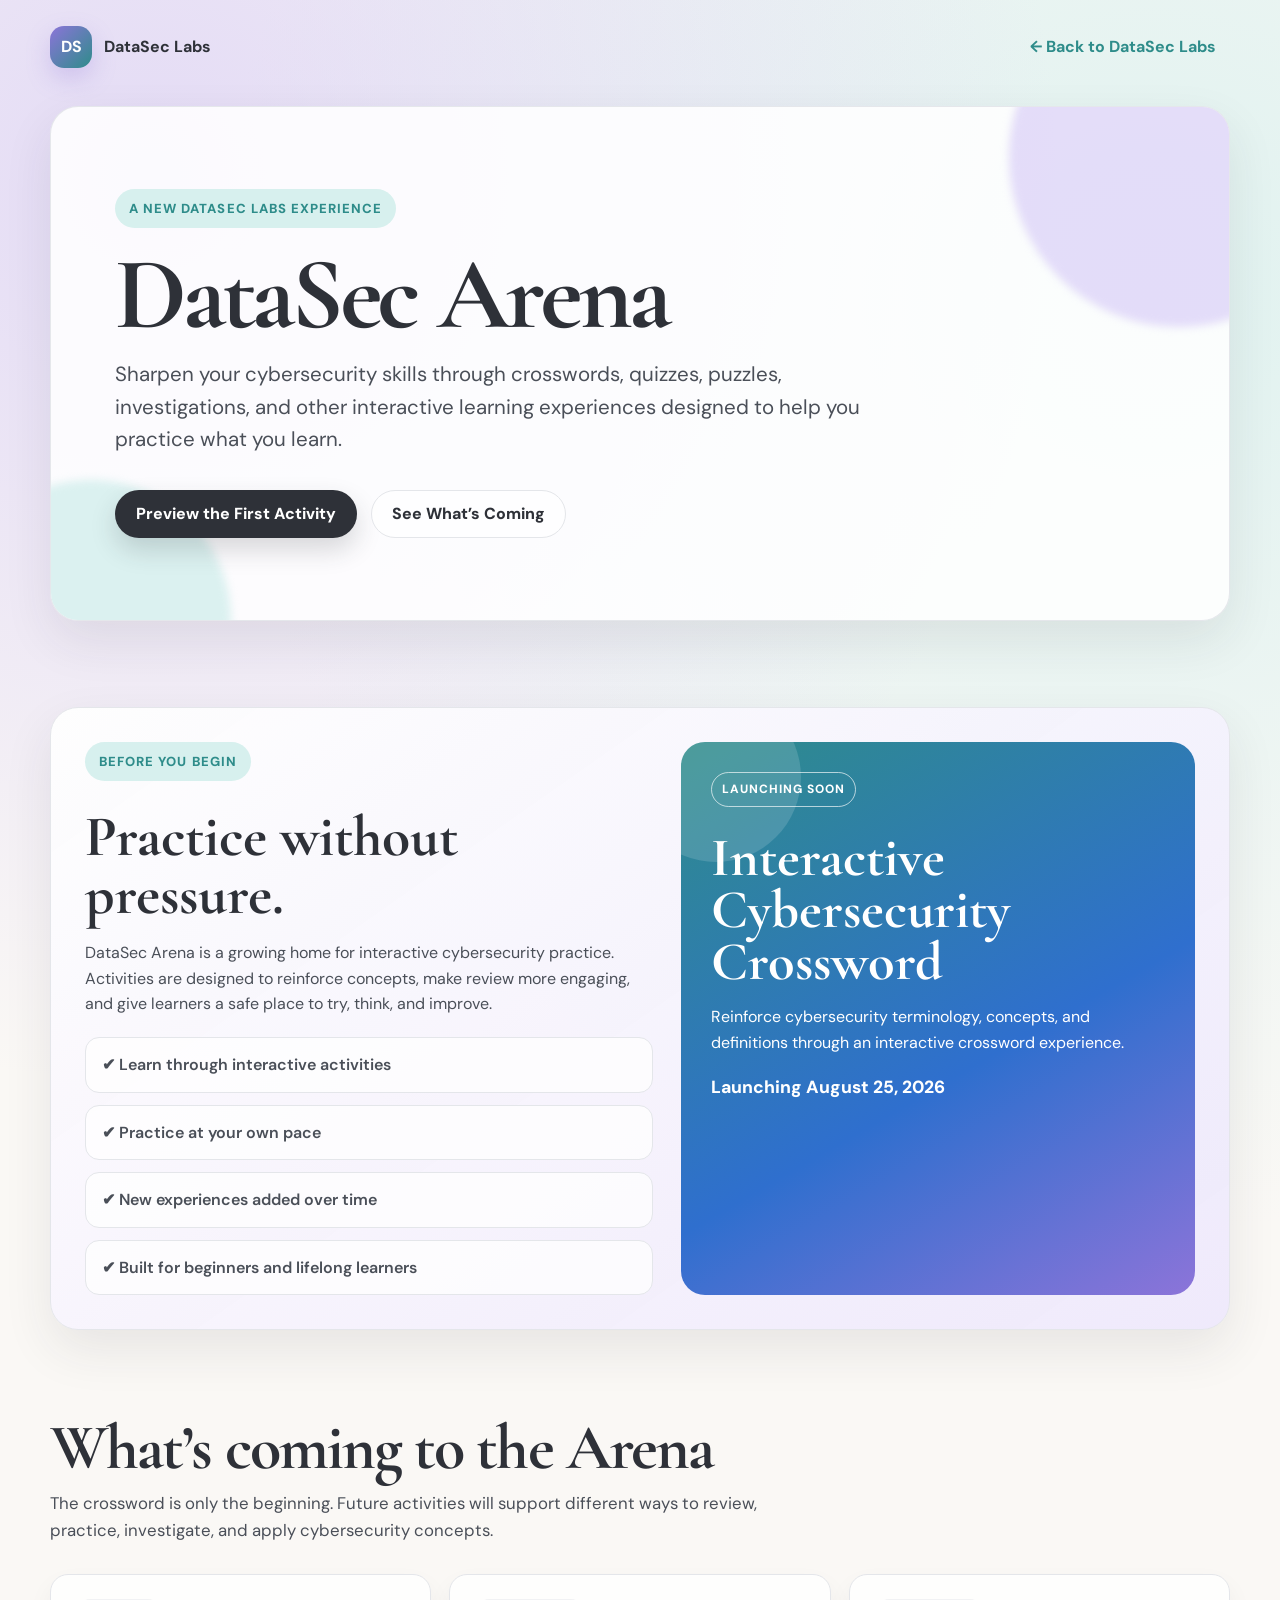
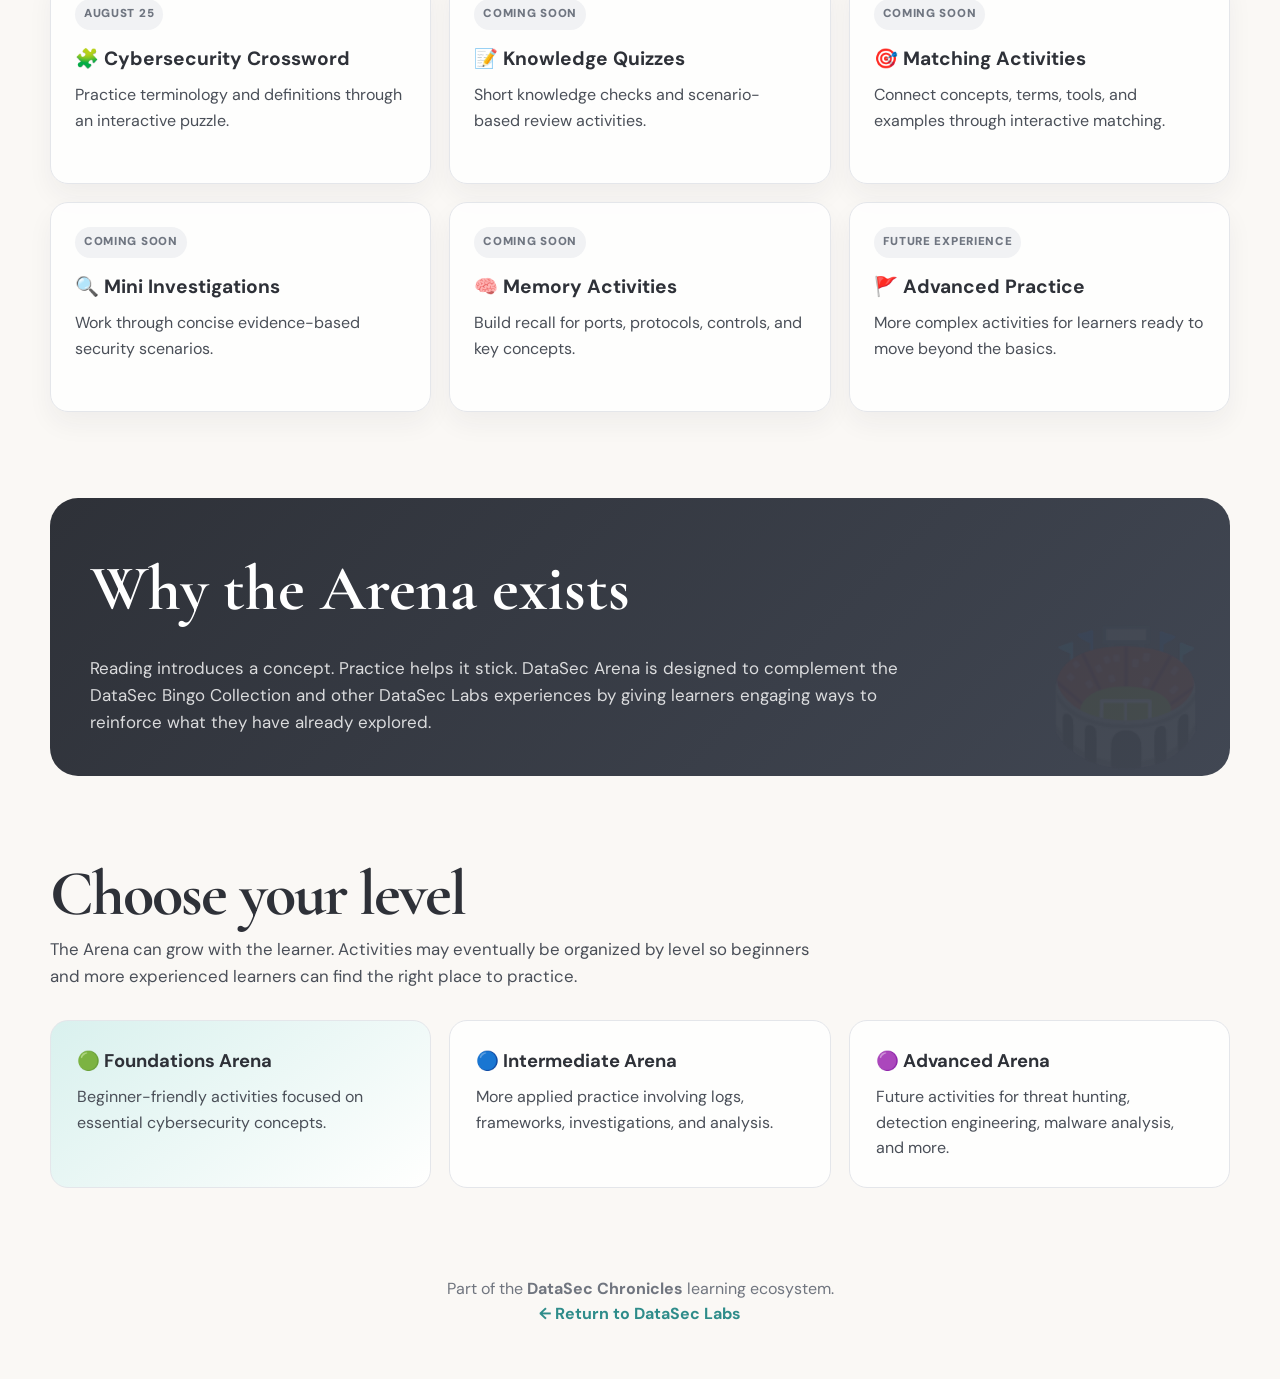
==== arena/index.html @ 93e0fc07 "feat: add DataSec Arena landing page" ====
<!DOCTYPE html>
<html lang="en">
<head>
  <meta charset="UTF-8" />
  <meta name="viewport" content="width=device-width, initial-scale=1.0" />
  <meta name="description" content="DataSec Arena by DataSec Labs — interactive cybersecurity crosswords, quizzes, puzzles, and practice experiences." />
  <title>DataSec Arena | DataSec Labs</title>

  <link rel="preconnect" href="https://fonts.googleapis.com">
  <link rel="preconnect" href="https://fonts.gstatic.com" crossorigin>
  <link href="https://fonts.googleapis.com/css2?family=Cormorant+Garamond:wght@600;700&family=DM+Sans:wght@400;500;600;700&display=swap" rel="stylesheet">

  <style>
    :root {
      --bg: #FAF8F5;
      --card: #F1F2F4;
      --heading: #2E3138;
      --body: #4A4F58;
      --lavender: #8C74D9;
      --lavender-soft: #CDBEF6;
      --teal: #2E8C8A;
      --teal-soft: #D7F0EE;
      --border: #E4E6EA;
      --white: #FFFFFF;
      --shadow: 0 20px 50px rgba(46, 49, 56, 0.09);
      --radius-lg: 28px;
      --radius-md: 18px;
    }

    * { box-sizing: border-box; }

    html { scroll-behavior: smooth; }

    body {
      margin: 0;
      font-family: "DM Sans", sans-serif;
      color: var(--body);
      background:
        radial-gradient(circle at 12% 6%, rgba(205, 190, 246, 0.5), transparent 30%),
        radial-gradient(circle at 90% 10%, rgba(215, 240, 238, 0.75), transparent 32%),
        var(--bg);
      line-height: 1.6;
    }

    a { color: inherit; }

    .page-shell {
      width: min(1180px, calc(100% - 32px));
      margin: 0 auto;
    }

    .site-header {
      display: flex;
      align-items: center;
      justify-content: space-between;
      padding: 24px 0;
      gap: 20px;
    }

    .brand {
      display: flex;
      align-items: center;
      gap: 12px;
      font-weight: 700;
      color: var(--heading);
      text-decoration: none;
    }

    .brand-mark {
      display: grid;
      place-items: center;
      width: 42px;
      height: 42px;
      border-radius: 14px;
      background: linear-gradient(135deg, var(--lavender), var(--teal));
      color: white;
      box-shadow: 0 10px 24px rgba(140, 116, 217, 0.28);
    }

    .back-link {
      text-decoration: none;
      color: var(--teal);
      font-weight: 700;
      padding: 10px 14px;
      border-radius: 999px;
      transition: 0.2s ease;
    }

    .back-link:hover {
      background: var(--teal-soft);
      transform: translateY(-1px);
    }

    .hero {
      position: relative;
      overflow: hidden;
      padding: 82px 64px;
      margin-top: 12px;
      border: 1px solid rgba(228, 230, 234, 0.95);
      border-radius: var(--radius-lg);
      background: rgba(255,255,255,0.86);
      box-shadow: var(--shadow);
      isolation: isolate;
    }

    .hero::before,
    .hero::after {
      content: "";
      position: absolute;
      border-radius: 50%;
      z-index: -1;
      filter: blur(4px);
    }

    .hero::before {
      width: 340px;
      height: 340px;
      right: -120px;
      top: -120px;
      background: rgba(205, 190, 246, 0.52);
    }

    .hero::after {
      width: 280px;
      height: 280px;
      left: -100px;
      bottom: -140px;
      background: rgba(215, 240, 238, 0.88);
    }

    .eyebrow {
      display: inline-flex;
      align-items: center;
      gap: 8px;
      margin-bottom: 20px;
      padding: 9px 14px;
      border-radius: 999px;
      background: var(--teal-soft);
      color: var(--teal);
      font-size: 0.82rem;
      font-weight: 800;
      letter-spacing: 0.08em;
      text-transform: uppercase;
    }

    h1, h2, h3 { color: var(--heading); margin-top: 0; }

    h1 {
      max-width: 840px;
      margin-bottom: 18px;
      font-family: "Cormorant Garamond", serif;
      font-size: clamp(3.6rem, 8vw, 7rem);
      line-height: 0.9;
      letter-spacing: -0.04em;
    }

    .hero-lead {
      max-width: 800px;
      margin: 0;
      font-size: clamp(1.05rem, 2vw, 1.28rem);
    }

    .hero-actions {
      display: flex;
      flex-wrap: wrap;
      gap: 14px;
      margin-top: 34px;
    }

    .button {
      display: inline-flex;
      align-items: center;
      justify-content: center;
      min-height: 48px;
      padding: 0 20px;
      border-radius: 999px;
      border: 1px solid transparent;
      font-weight: 800;
      text-decoration: none;
      transition: 0.2s ease;
    }

    .button-primary {
      background: var(--heading);
      color: white;
      box-shadow: 0 12px 26px rgba(46,49,56,0.18);
    }

    .button-secondary {
      color: var(--heading);
      border-color: var(--border);
      background: rgba(255,255,255,0.75);
    }

    .button:hover { transform: translateY(-2px); }

    .section { padding: 86px 0 0; }

    .section-heading {
      max-width: 780px;
      margin-bottom: 30px;
    }

    .section-heading h2 {
      margin-bottom: 10px;
      font-family: "Cormorant Garamond", serif;
      font-size: clamp(2.4rem, 5vw, 4.2rem);
      line-height: 1;
      letter-spacing: -0.03em;
    }

    .section-heading p {
      margin: 0;
      font-size: 1.05rem;
    }

    .intro-card {
      display: grid;
      grid-template-columns: 1.05fr 0.95fr;
      gap: 28px;
      align-items: stretch;
      padding: 34px;
      border-radius: var(--radius-lg);
      border: 1px solid var(--border);
      background: linear-gradient(145deg, rgba(255,255,255,0.92), rgba(237,232,252,0.9));
      box-shadow: var(--shadow);
    }

    .intro-copy h3 {
      margin: 8px 0 14px;
      font-family: "Cormorant Garamond", serif;
      font-size: clamp(2.2rem, 4.5vw, 3.7rem);
      line-height: 1;
    }

    .intro-list {
      margin: 20px 0 0;
      padding: 0;
      list-style: none;
      display: grid;
      gap: 12px;
    }

    .intro-list li {
      padding: 14px 16px;
      border-radius: 14px;
      background: rgba(255,255,255,0.75);
      border: 1px solid var(--border);
      font-weight: 600;
    }

    .launch-card {
      padding: 30px;
      border-radius: 24px;
      background: linear-gradient(150deg, var(--teal), #2f6fce 58%, var(--lavender));
      color: white;
      position: relative;
      overflow: hidden;
    }

    .launch-card::before {
      content: "";
      position: absolute;
      inset: -50px auto auto -50px;
      width: 170px;
      height: 170px;
      border-radius: 50%;
      background: rgba(255,255,255,.14);
    }

    .launch-card .status {
      display: inline-flex;
      width: fit-content;
      padding: 7px 10px;
      border-radius: 999px;
      border: 1px solid rgba(255,255,255,.65);
      font-size: .75rem;
      font-weight: 800;
      letter-spacing: .08em;
      text-transform: uppercase;
      position: relative;
      z-index: 1;
    }

    .launch-card h3,
    .launch-card p {
      color: white;
      position: relative;
      z-index: 1;
    }

    .launch-card h3 {
      margin: 26px 0 10px;
      font-family: "Cormorant Garamond", serif;
      font-size: clamp(2.2rem, 4.5vw, 3.4rem);
      line-height: .95;
    }

    .launch-date {
      display: block;
      margin-top: 18px;
      font-size: 1.1rem;
      font-weight: 800;
      position: relative;
      z-index: 1;
    }

    .activity-grid {
      display: grid;
      grid-template-columns: repeat(3, minmax(0, 1fr));
      gap: 18px;
    }

    .activity-card {
      min-height: 210px;
      padding: 24px;
      border: 1px solid var(--border);
      border-radius: var(--radius-md);
      background: rgba(255,255,255,0.82);
      box-shadow: 0 12px 26px rgba(46,49,56,0.05);
    }

    .activity-card span {
      display: inline-flex;
      margin-bottom: 14px;
      padding: 6px 9px;
      border-radius: 999px;
      background: var(--card);
      color: #6f7580;
      font-size: .72rem;
      font-weight: 900;
      letter-spacing: .06em;
      text-transform: uppercase;
    }

    .activity-card h3 {
      margin-bottom: 8px;
      font-size: 1.2rem;
    }

    .activity-card p { margin: 0; }

    .purpose {
      padding: 40px;
      border-radius: var(--radius-lg);
      background: linear-gradient(135deg, var(--heading), #414753);
      color: rgba(255,255,255,0.82);
      position: relative;
      overflow: hidden;
    }

    .purpose::after {
      content: "🏟️";
      position: absolute;
      right: 24px;
      bottom: -24px;
      font-size: 8rem;
      opacity: .06;
    }

    .purpose h2 {
      color: white;
      font-family: "Cormorant Garamond", serif;
      font-size: clamp(2.4rem, 5vw, 4rem);
      margin-bottom: 14px;
    }

    .purpose p {
      max-width: 840px;
      margin: 0;
      font-size: 1.06rem;
    }

    .levels {
      display: grid;
      grid-template-columns: repeat(3, minmax(0, 1fr));
      gap: 18px;
    }

    .level-card {
      padding: 26px;
      border: 1px solid var(--border);
      border-radius: var(--radius-md);
      background: rgba(255,255,255,0.82);
    }

    .level-card strong {
      display: block;
      margin-bottom: 8px;
      color: var(--heading);
      font-size: 1.15rem;
    }

    .level-card:first-child {
      background: linear-gradient(145deg, rgba(215,240,238,.95), rgba(255,255,255,.95));
    }

    footer {
      padding: 72px 0 36px;
      text-align: center;
      color: #70757f;
    }

    footer a {
      color: var(--teal);
      font-weight: 700;
      text-decoration: none;
    }

    @media (max-width: 900px) {
      .intro-card {
        grid-template-columns: 1fr;
      }

      .activity-grid,
      .levels {
        grid-template-columns: repeat(2, minmax(0, 1fr));
      }
    }

    @media (max-width: 640px) {
      .hero {
        padding: 58px 26px;
      }

      .activity-grid,
      .levels {
        grid-template-columns: 1fr;
      }

      h1 {
        font-size: 3.5rem;
      }

      .hero-actions {
        flex-direction: column;
      }

      .button {
        width: 100%;
      }
    }

    @media (prefers-reduced-motion: reduce) {
      *, *::before, *::after {
        scroll-behavior: auto !important;
        animation-duration: 0.01ms !important;
        animation-iteration-count: 1 !important;
        transition-duration: 0.01ms !important;
      }
    }
  </style>
</head>

<body>
  <div class="page-shell">
    <header class="site-header">
      <a class="brand" href="../">
        <span class="brand-mark" aria-hidden="true">DS</span>
        <span>DataSec Labs</span>
      </a>
      <a class="back-link" href="../">← Back to DataSec Labs</a>
    </header>

    <main>
      <section class="hero">
        <div class="eyebrow">A New DataSec Labs Experience</div>
        <h1>DataSec Arena</h1>
        <p class="hero-lead">
          Sharpen your cybersecurity skills through crosswords, quizzes, puzzles,
          investigations, and other interactive learning experiences designed to
          help you practice what you learn.
        </p>
        <div class="hero-actions">
          <a class="button button-primary" href="#launch">Preview the First Activity</a>
          <a class="button button-secondary" href="#future">See What’s Coming</a>
        </div>
      </section>

      <section class="section">
        <div class="intro-card">
          <div class="intro-copy">
            <div class="eyebrow">Before You Begin</div>
            <h3>Practice without pressure.</h3>
            <p>
              DataSec Arena is a growing home for interactive cybersecurity practice.
              Activities are designed to reinforce concepts, make review more engaging,
              and give learners a safe place to try, think, and improve.
            </p>

            <ul class="intro-list">
              <li>✔ Learn through interactive activities</li>
              <li>✔ Practice at your own pace</li>
              <li>✔ New experiences added over time</li>
              <li>✔ Built for beginners and lifelong learners</li>
            </ul>
          </div>

          <div class="launch-card" id="launch">
            <span class="status">Launching Soon</span>
            <h3>Interactive Cybersecurity Crossword</h3>
            <p>
              Reinforce cybersecurity terminology, concepts, and definitions through
              an interactive crossword experience.
            </p>
            <span class="launch-date">Launching August 25, 2026</span>
          </div>
        </div>
      </section>

      <section class="section" id="future">
        <div class="section-heading">
          <h2>What’s coming to the Arena</h2>
          <p>
            The crossword is only the beginning. Future activities will support different
            ways to review, practice, investigate, and apply cybersecurity concepts.
          </p>
        </div>

        <div class="activity-grid">
          <article class="activity-card">
            <span>August 25</span>
            <h3>🧩 Cybersecurity Crossword</h3>
            <p>Practice terminology and definitions through an interactive puzzle.</p>
          </article>

          <article class="activity-card">
            <span>Coming Soon</span>
            <h3>📝 Knowledge Quizzes</h3>
            <p>Short knowledge checks and scenario-based review activities.</p>
          </article>

          <article class="activity-card">
            <span>Coming Soon</span>
            <h3>🎯 Matching Activities</h3>
            <p>Connect concepts, terms, tools, and examples through interactive matching.</p>
          </article>

          <article class="activity-card">
            <span>Coming Soon</span>
            <h3>🔍 Mini Investigations</h3>
            <p>Work through concise evidence-based security scenarios.</p>
          </article>

          <article class="activity-card">
            <span>Coming Soon</span>
            <h3>🧠 Memory Activities</h3>
            <p>Build recall for ports, protocols, controls, and key concepts.</p>
          </article>

          <article class="activity-card">
            <span>Future Experience</span>
            <h3>🚩 Advanced Practice</h3>
            <p>More complex activities for learners ready to move beyond the basics.</p>
          </article>
        </div>
      </section>

      <section class="section">
        <div class="purpose">
          <h2>Why the Arena exists</h2>
          <p>
            Reading introduces a concept. Practice helps it stick. DataSec Arena is designed
            to complement the DataSec Bingo Collection and other DataSec Labs experiences by
            giving learners engaging ways to reinforce what they have already explored.
          </p>
        </div>
      </section>

      <section class="section">
        <div class="section-heading">
          <h2>Choose your level</h2>
          <p>
            The Arena can grow with the learner. Activities may eventually be organized by
            level so beginners and more experienced learners can find the right place to practice.
          </p>
        </div>

        <div class="levels">
          <article class="level-card">
            <strong>🟢 Foundations Arena</strong>
            Beginner-friendly activities focused on essential cybersecurity concepts.
          </article>

          <article class="level-card">
            <strong>🔵 Intermediate Arena</strong>
            More applied practice involving logs, frameworks, investigations, and analysis.
          </article>

          <article class="level-card">
            <strong>🟣 Advanced Arena</strong>
            Future activities for threat hunting, detection engineering, malware analysis, and more.
          </article>
        </div>
      </section>
    </main>

    <footer>
      <p>
        Part of the <strong>DataSec Chronicles</strong> learning ecosystem.<br>
        <a href="../">← Return to DataSec Labs</a>
      </p>
    </footer>
  </div>
</body>
</html>
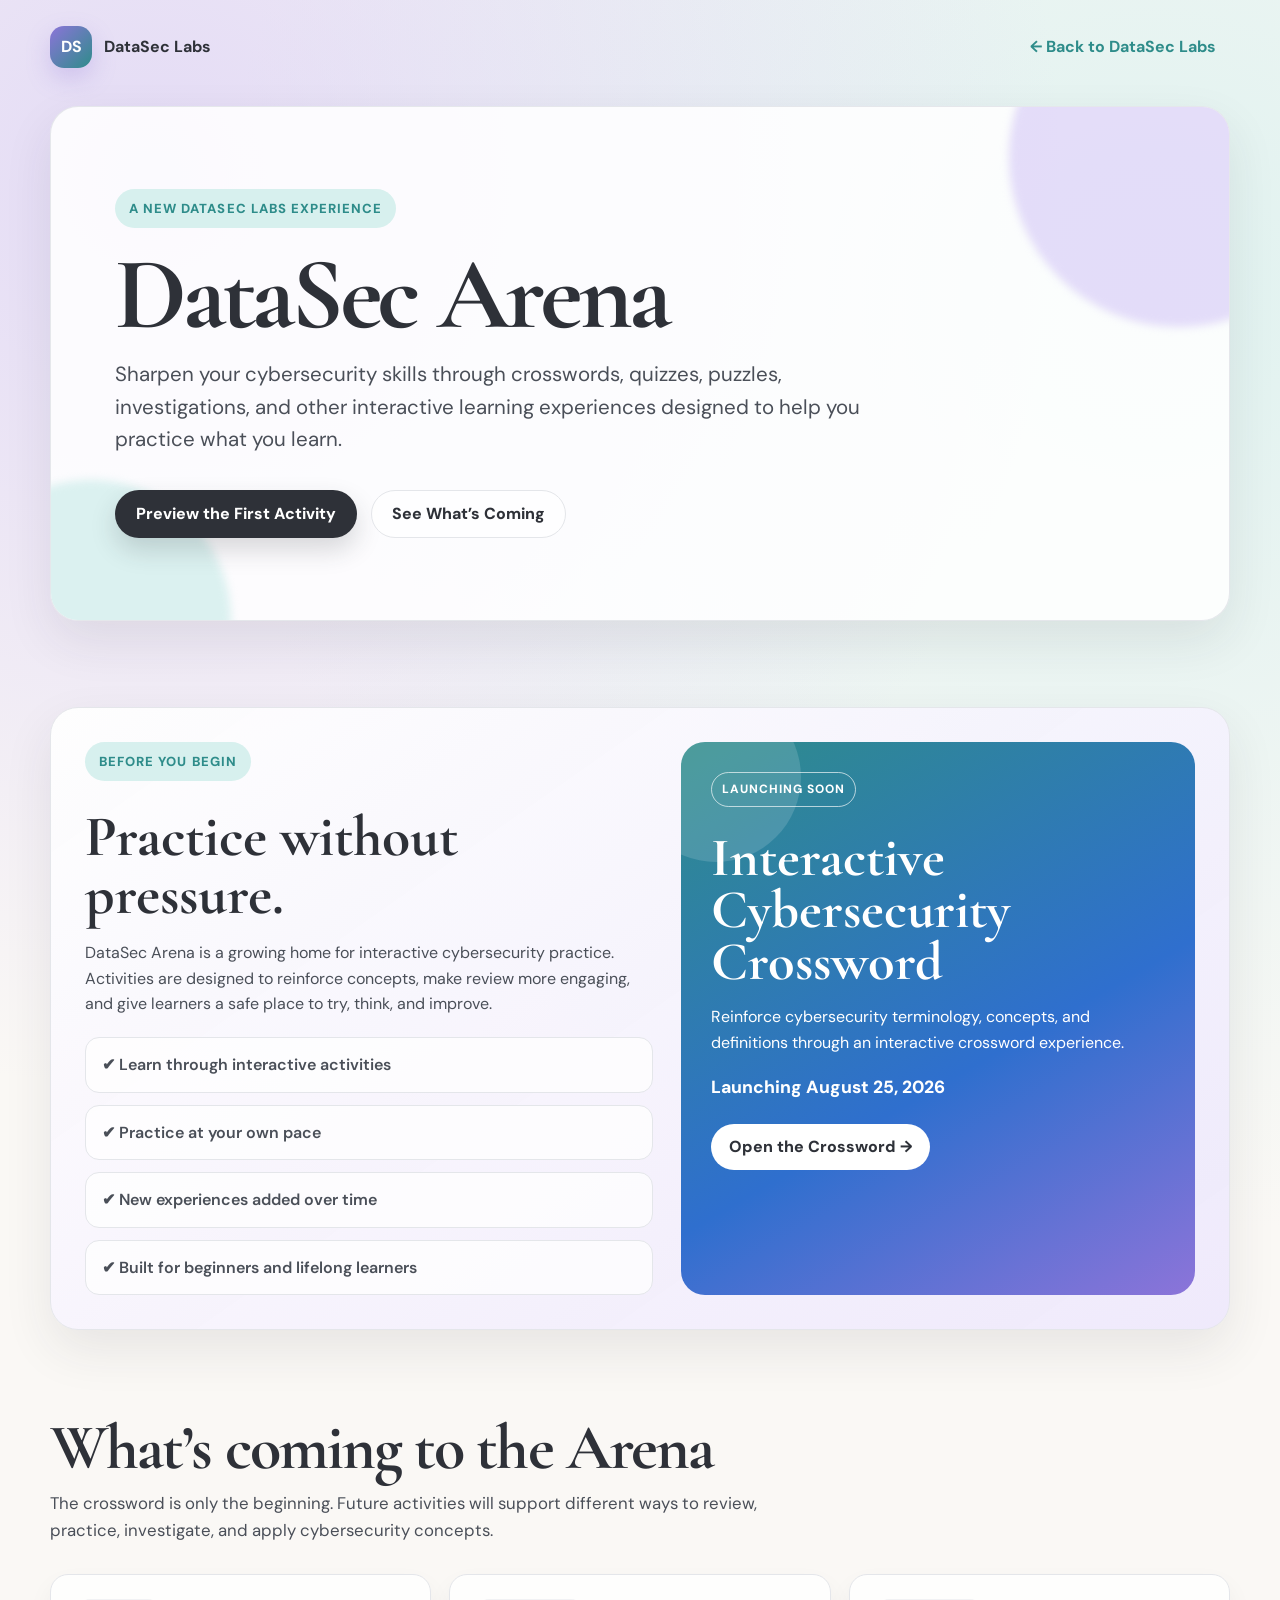
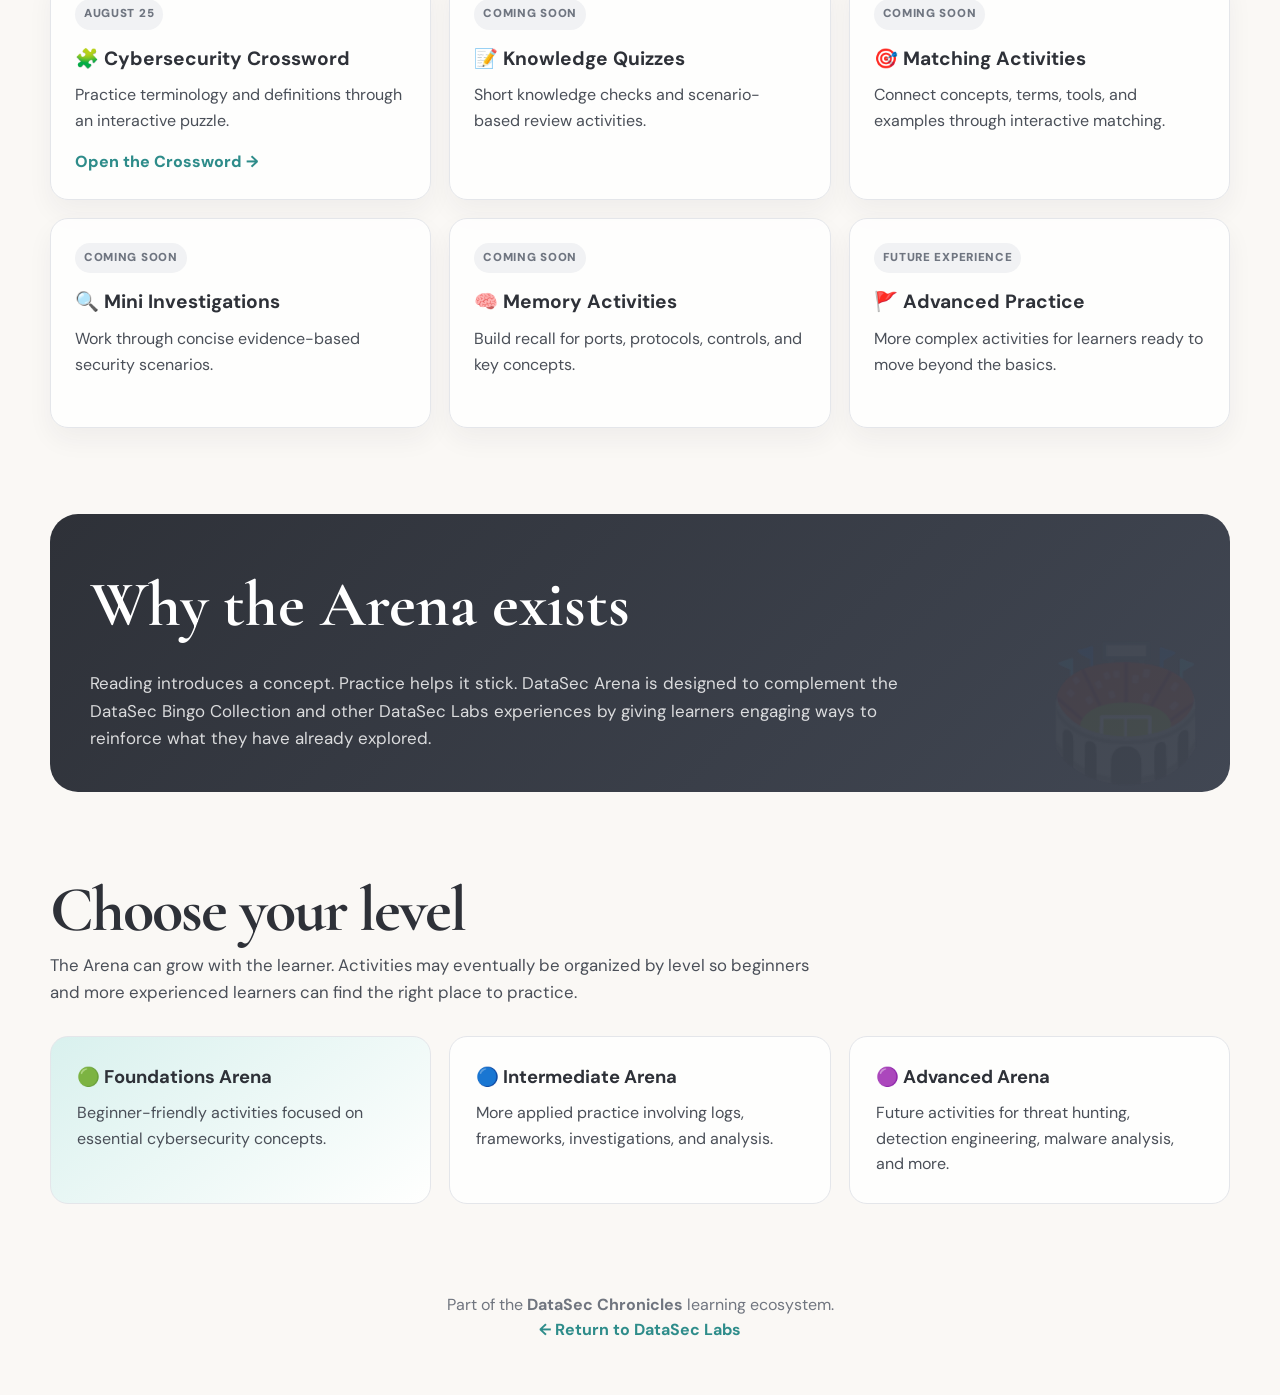
==== commit cf034f21: "Link Interactive Crossword to DataSec Arena" ====
--- a/arena/index.html
+++ b/arena/index.html
@@ -305,6 +305,39 @@
       z-index: 1;
     }
 
+
+    .launch-link {
+      display: inline-flex;
+      align-items: center;
+      justify-content: center;
+      margin-top: 22px;
+      min-height: 46px;
+      padding: 0 18px;
+      border-radius: 999px;
+      background: white;
+      color: var(--heading);
+      font-weight: 800;
+      text-decoration: none;
+      position: relative;
+      z-index: 1;
+      transition: 0.2s ease;
+    }
+
+    .launch-link:hover {
+      transform: translateY(-2px);
+      box-shadow: 0 10px 22px rgba(46,49,56,0.16);
+    }
+
+    .activity-link {
+      display: inline-flex;
+      margin-top: 16px;
+      color: var(--teal);
+      font-weight: 800;
+      text-decoration: none;
+    }
+
+    .activity-link:hover { text-decoration: underline; }
+
     .activity-grid {
       display: grid;
       grid-template-columns: repeat(3, minmax(0, 1fr));
@@ -504,6 +537,7 @@
               an interactive crossword experience.
             </p>
             <span class="launch-date">Launching August 25, 2026</span>
+            <a class="launch-link" href="../casefiles/01/">Open the Crossword →</a>
           </div>
         </div>
       </section>
@@ -522,6 +556,7 @@
             <span>August 25</span>
             <h3>🧩 Cybersecurity Crossword</h3>
             <p>Practice terminology and definitions through an interactive puzzle.</p>
+            <a class="activity-link" href="../casefiles/01/">Open the Crossword →</a>
           </article>
 
           <article class="activity-card">
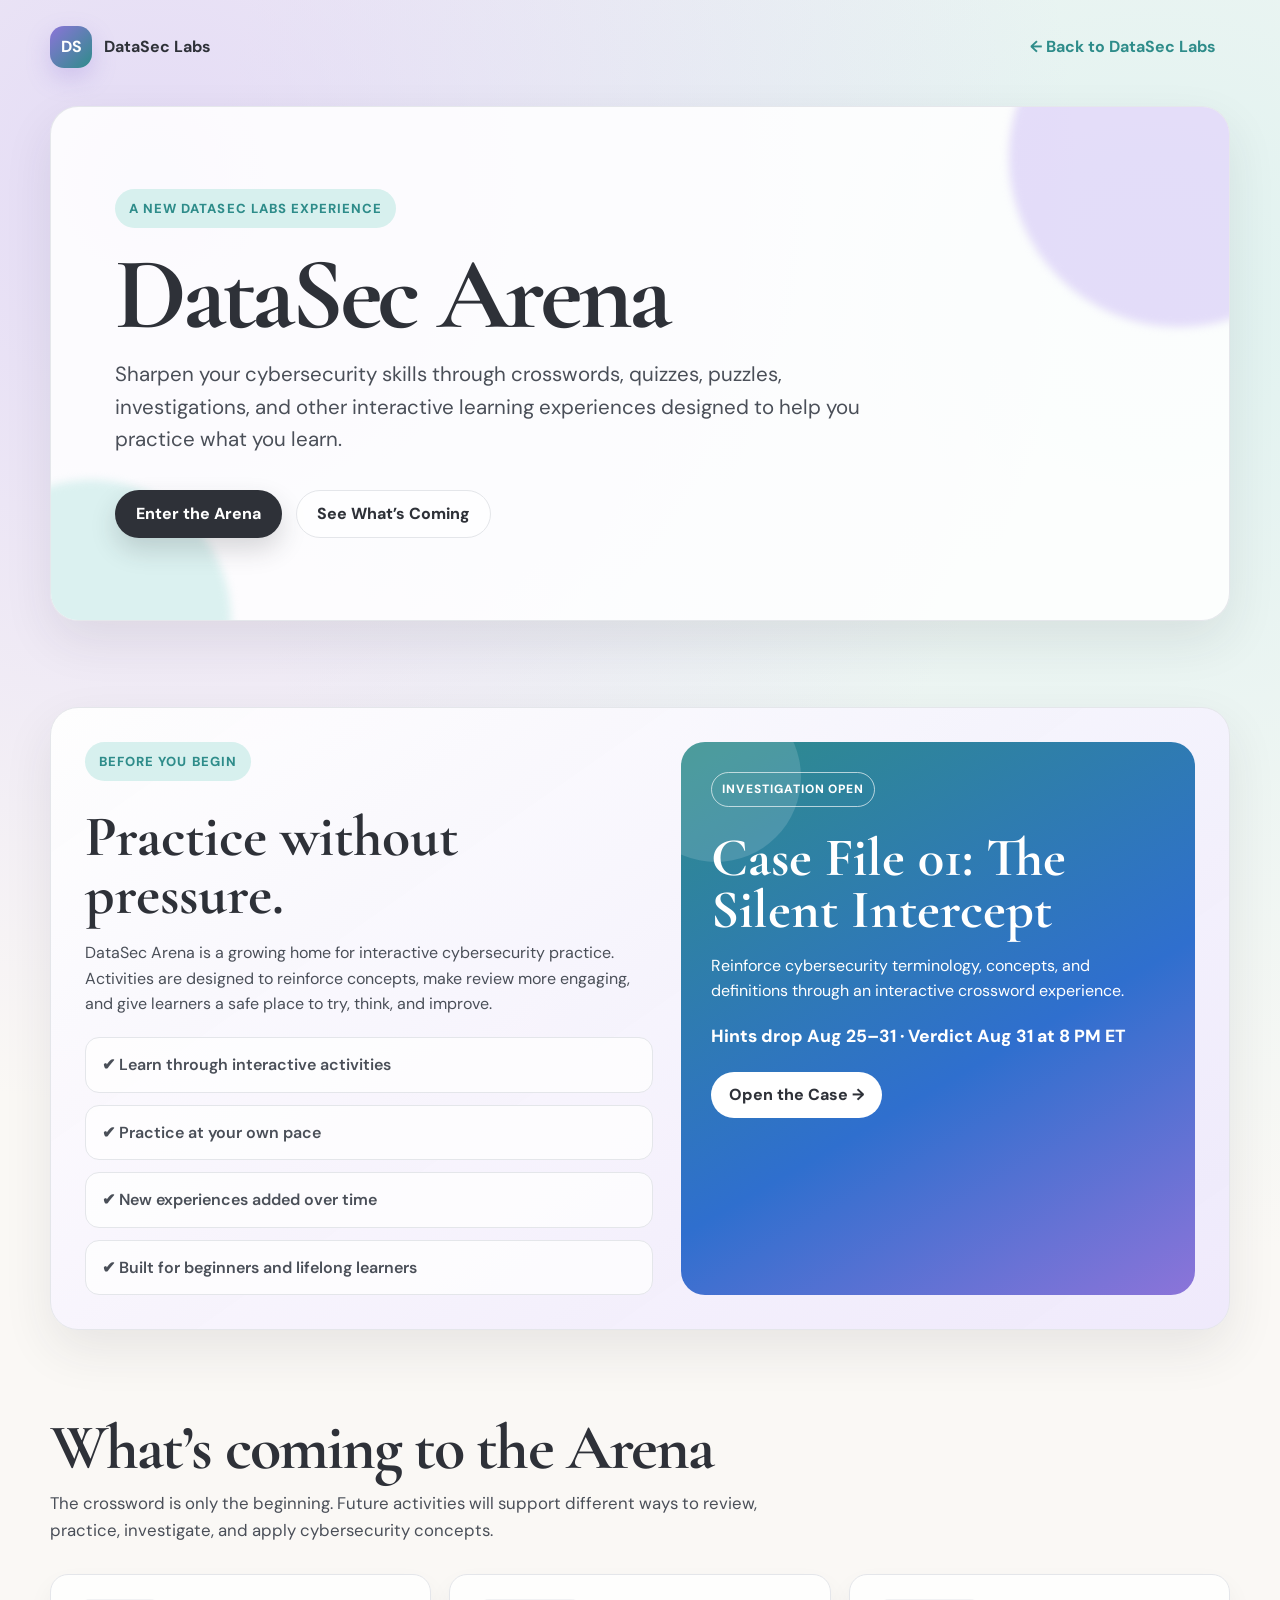
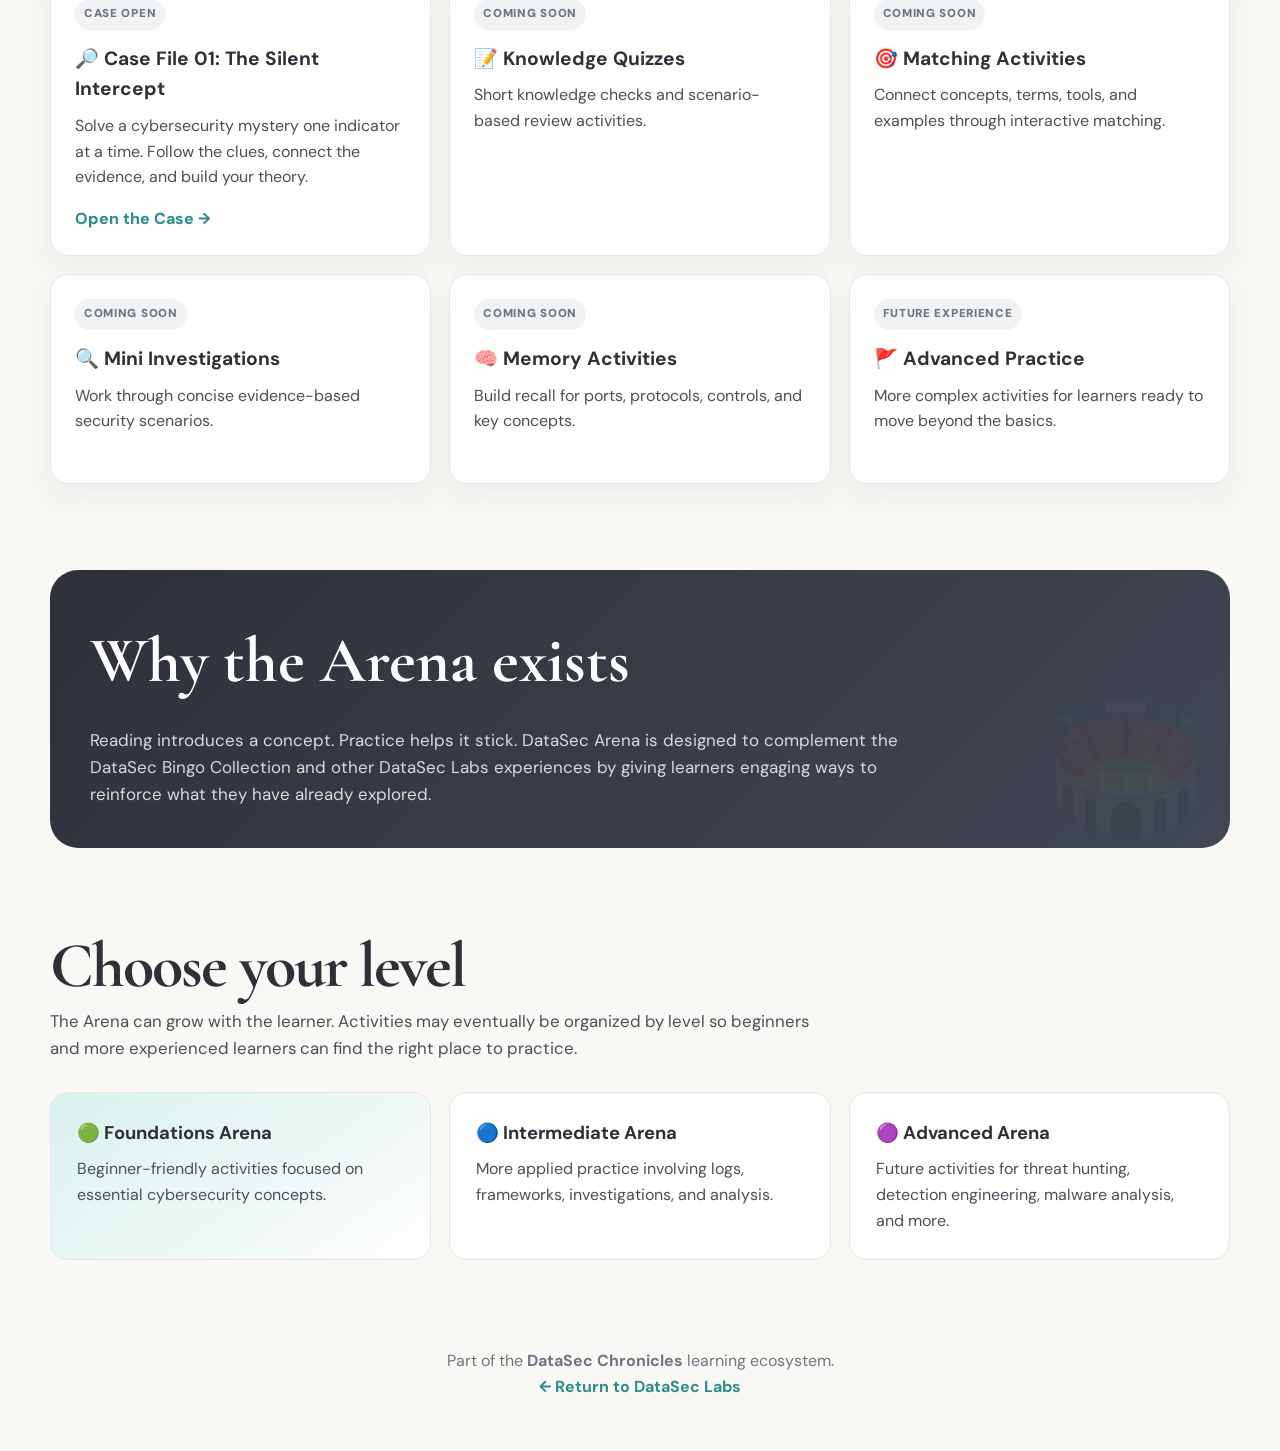
==== commit cbaf6db3: "Update DataSec Arena for Case File 01 launch Updates the Arena from pre-launch to live investigation" ====
--- a/arena/index.html
+++ b/arena/index.html
@@ -505,7 +505,7 @@
           help you practice what you learn.
         </p>
         <div class="hero-actions">
-          <a class="button button-primary" href="#launch">Preview the First Activity</a>
+          <a class="button button-primary" href="#launch">Enter the Arena</a>
           <a class="button button-secondary" href="#future">See What’s Coming</a>
         </div>
       </section>
@@ -530,14 +530,14 @@
           </div>
 
           <div class="launch-card" id="launch">
-            <span class="status">Launching Soon</span>
-            <h3>Interactive Cybersecurity Crossword</h3>
+            <span class="status">Investigation Open</span>
+            <h3>Case File 01: The Silent Intercept</h3>
             <p>
               Reinforce cybersecurity terminology, concepts, and definitions through
               an interactive crossword experience.
             </p>
-            <span class="launch-date">Launching August 25, 2026</span>
-            <a class="launch-link" href="../casefiles/01/">Open the Crossword →</a>
+            <span class="launch-date">Hints drop Aug 25–31 · Verdict Aug 31 at 8 PM ET</span>
+            <a class="launch-link" href="/casefile-01/">Open the Case →</a>
           </div>
         </div>
       </section>
@@ -553,10 +553,10 @@
 
         <div class="activity-grid">
           <article class="activity-card">
-            <span>August 25</span>
-            <h3>🧩 Cybersecurity Crossword</h3>
-            <p>Practice terminology and definitions through an interactive puzzle.</p>
-            <a class="activity-link" href="../casefiles/01/">Open the Crossword →</a>
+            <span>Case Open</span>
+            <h3>🔎 Case File 01: The Silent Intercept</h3>
+            <p>Solve a cybersecurity mystery one indicator at a time. Follow the clues, connect the evidence, and build your theory.</p>
+            <a class="activity-link" href="/casefile-01/">Open the Case →</a>
           </article>
 
           <article class="activity-card">
